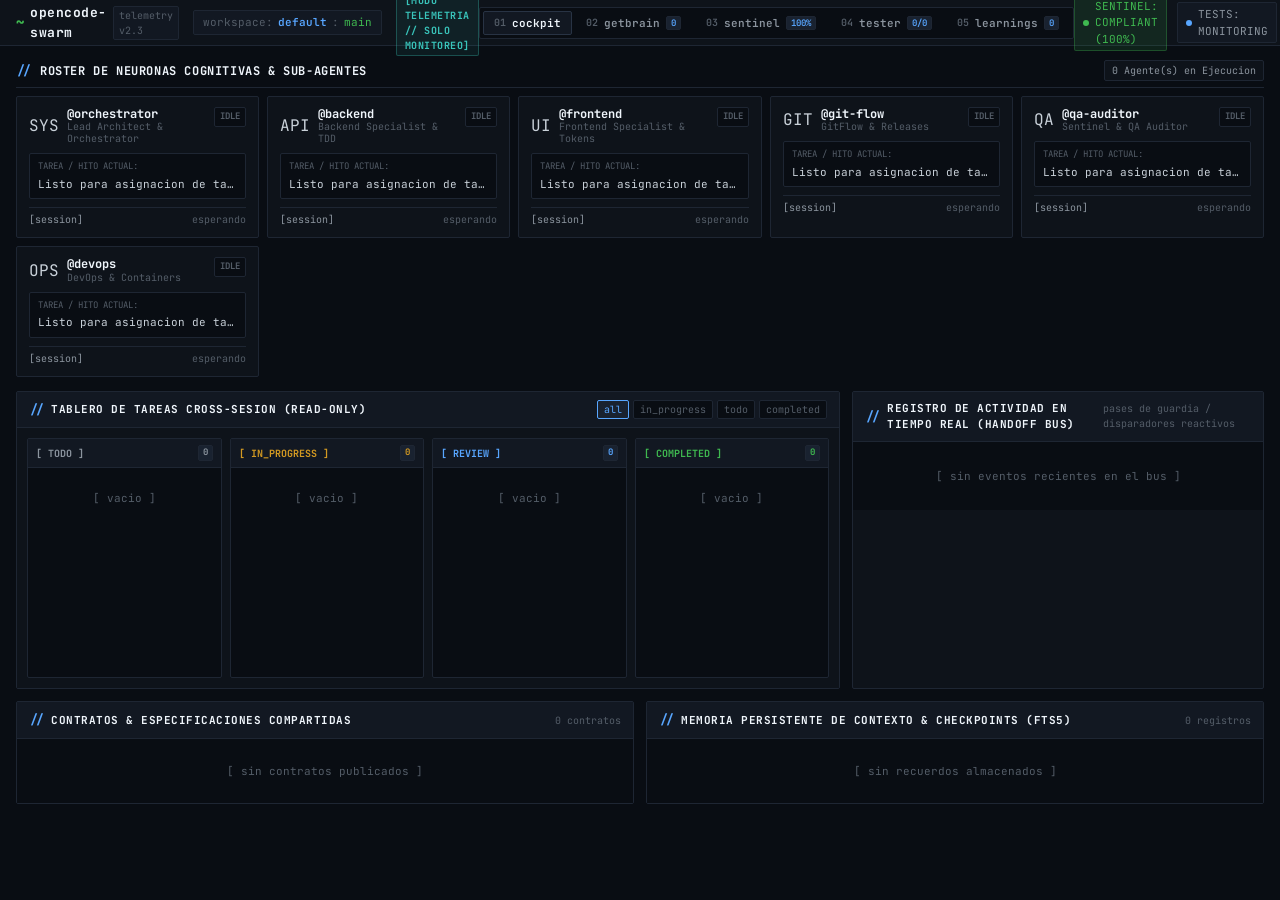
==== web/public/index.html @ 1e379f0f "feat(web): adapt telemetry dashboard to neural swarm architecture and enforce strict read-only monit" ====
<!DOCTYPE html>
<html lang="es">
<head>
  <meta charset="UTF-8">
  <meta name="viewport" content="width=device-width, initial-scale=1.0">
  <title>OpenCode Swarm // Telemetry Monitor</title>
  <!-- Google Fonts: JetBrains Mono & Inter -->
  <link rel="preconnect" href="https://fonts.googleapis.com">
  <link rel="preconnect" href="https://fonts.gstatic.com" crossorigin>
  <link href="https://fonts.googleapis.com/css2?family=Inter:wght@400;500;600;700&family=JetBrains+Mono:wght@400;500;600;700&display=swap" rel="stylesheet">
  <link rel="stylesheet" href="style.css?v=2.3.0">
</head>
<body class="theme-linux">
  <!-- Minimalist Linux Terminal Top Bar -->
  <header class="app-header">
    <div class="header-left">
      <div class="brand-block">
        <span class="prompt-symbol">~</span>
        <span class="brand-name">opencode-swarm</span>
        <span class="brand-badge">telemetry v2.3</span>
      </div>

      <div class="workspace-pill" id="projectPill">
        <span class="ws-prefix">workspace:</span>
        <span class="ws-name" id="projectName">cargando...</span>
        <span class="ws-colon">:</span>
        <span class="ws-branch" id="projectBranch">main</span>
      </div>

      <div class="telemetry-mode-pill" title="Modo exclusivo de monitoreo y observabilidad pasiva">
        <span class="mode-tag">[MODO TELEMETRIA // SOLO MONITOREO]</span>
      </div>
    </div>

    <!-- Minimal View Switcher Tabs -->
    <nav class="nav-tabs">
      <button class="nav-tab active" id="tabCockpit" onclick="switchView('cockpit')">
        <span class="tab-index">01</span>
        <span>cockpit</span>
      </button>
      <button class="nav-tab" id="tabBrain" onclick="switchView('brain')">
        <span class="tab-index">02</span>
        <span>getbrain</span>
        <span class="tab-counter" id="brainNodesCount">0</span>
      </button>
      <button class="nav-tab" id="tabSentinel" onclick="switchView('sentinel')">
        <span class="tab-index">03</span>
        <span>sentinel</span>
        <span class="tab-counter" id="sentinelScoreBadge">100%</span>
      </button>
      <button class="nav-tab" id="tabTester" onclick="switchView('tester')">
        <span class="tab-index">04</span>
        <span>tester</span>
        <span class="tab-counter" id="testPassCount">0</span>
      </button>
      <button class="nav-tab" id="tabLearnings" onclick="switchView('learnings')">
        <span class="tab-index">05</span>
        <span>learnings</span>
        <span class="tab-counter" id="learningsCountBadge">0</span>
      </button>
    </nav>

    <!-- Header Telemetry & Status Badges -->
    <div class="header-right">
      <div class="status-pill" id="sentinelPill" onclick="switchView('sentinel')" title="Swarm Sentinel: Supervisor continuo de reglas">
        <span class="dot dot-green"></span>
        <span id="sentinelStatusText">SENTINEL: 100%</span>
      </div>
      <div class="status-pill" id="testerPill" onclick="switchView('tester')" title="Swarm Live Verifier: Salud del sistema">
        <span class="dot dot-blue"></span>
        <span id="testerStatusText">TESTS: HEALTHY</span>
      </div>
      <div class="status-pill sse-pill" id="connectionPill" title="Watchdog de conexion SSE / Failover de sondeo continuo">
        <span class="dot dot-pulse" id="connPulseDot"></span>
        <span id="liveStatusText">SSE: LIVE</span>
      </div>
      <div class="clock-display" id="liveClock">00:00:00</div>
    </div>
  </header>

  <!-- Main View Container -->
  <main class="main-container">

    <!-- VIEW 1: SWARM COCKPIT -->
    <section id="viewCockpit" class="view-panel active">
      
      <!-- Sub-Agents Real-Time Roster -->
      <div class="panel-section">
        <div class="section-title-bar">
          <div class="section-title">
            <span class="cli-prompt">//</span>
            <h2>ROSTER DE NEURONAS COGNITIVAS & SUB-AGENTES</h2>
          </div>
          <div class="section-badge" id="activeAgentsBadge">0 ACTIVOS</div>
        </div>

        <div class="agents-grid" id="agentsGrid">
          <div class="agent-skeleton">[ cargando telemetria del enjambre... ]</div>
        </div>
      </div>

      <!-- Mid-Section: Kanban Board & Live Stream -->
      <div class="dashboard-split">
        
        <!-- Kanban Task Board -->
        <div class="panel-card kanban-panel">
          <div class="card-header">
            <div class="card-title">
              <span class="cli-prompt">//</span>
              <h3>TABLERO DE TAREAS CROSS-SESION (READ-ONLY)</h3>
            </div>
            <div class="filter-pills" id="kanbanFilters">
              <span class="pill active" onclick="filterTasks('all')">all</span>
              <span class="pill" onclick="filterTasks('in_progress')">in_progress</span>
              <span class="pill" onclick="filterTasks('todo')">todo</span>
              <span class="pill" onclick="filterTasks('completed')">completed</span>
            </div>
          </div>

          <div class="kanban-columns" id="kanbanColumns">
            <div class="kanban-col" id="colTodo">
              <div class="col-head todo">
                <span>[ TODO ]</span>
                <span class="count" id="countTodo">0</span>
              </div>
              <div class="col-cards" id="cardsTodo"></div>
            </div>

            <div class="kanban-col" id="colInProgress">
              <div class="col-head in_progress">
                <span>[ IN_PROGRESS ]</span>
                <span class="count" id="countInProgress">0</span>
              </div>
              <div class="col-cards" id="cardsInProgress"></div>
            </div>

            <div class="kanban-col" id="colReview">
              <div class="col-head review">
                <span>[ REVIEW ]</span>
                <span class="count" id="countReview">0</span>
              </div>
              <div class="col-cards" id="cardsReview"></div>
            </div>

            <div class="kanban-col" id="colCompleted">
              <div class="col-head completed">
                <span>[ COMPLETED ]</span>
                <span class="count" id="countCompleted">0</span>
              </div>
              <div class="col-cards" id="cardsCompleted"></div>
            </div>
          </div>
        </div>

        <!-- Live Activity Stream (Console Style) -->
        <div class="panel-card feed-panel">
          <div class="card-header">
            <div class="card-title">
              <span class="cli-prompt">//</span>
              <h3>REGISTRO DE ACTIVIDAD EN TIEMPO REAL (HANDOFF BUS)</h3>
            </div>
            <span class="feed-sub">pases de guardia / disparadores reactivos</span>
          </div>

          <div class="feed-stream terminal-feed" id="feedStream">
            <div class="feed-empty">[ sin eventos recientes en el bus ]</div>
          </div>
        </div>

      </div>

      <!-- Bottom Section: Shared Contracts & Persistent Memories -->
      <div class="bottom-split">
        
        <!-- Shared Artifacts / Contracts -->
        <div class="panel-card">
          <div class="card-header">
            <div class="card-title">
              <span class="cli-prompt">//</span>
              <h3>CONTRATOS & ESPECIFICACIONES COMPARTIDAS</h3>
            </div>
            <span class="feed-sub" id="artifactsCountBadge">0 contratos</span>
          </div>
          <div class="artifacts-list" id="artifactsList">
            <div class="empty-state">[ sin contratos publicados ]</div>
          </div>
        </div>

        <!-- Context Memories & Checkpoints -->
        <div class="panel-card">
          <div class="card-header">
            <div class="card-title">
              <span class="cli-prompt">//</span>
              <h3>MEMORIA PERSISTENTE DE CONTEXTO & CHECKPOINTS (FTS5)</h3>
            </div>
            <span class="feed-sub" id="memoriesCountBadge">0 registros</span>
          </div>
          <div class="memories-list" id="memoriesList">
            <div class="empty-state">[ sin recuerdos almacenados ]</div>
          </div>
        </div>

      </div>

    </section>

    <!-- VIEW 2: GETBRAIN KNOWLEDGE GRAPH (SUPERVISION PURA) -->
    <section id="viewBrain" class="view-panel">
      
      <div class="brain-wrapper">
        <div class="brain-toolbar">
          <div class="toolbar-group">
            <span class="toolbar-label">// FILTROS:</span>
            <button class="filter-btn active" data-type="agent" onclick="toggleFilter('agent')">
              <span class="dot dot-blue"></span> agentes
            </button>
            <button class="filter-btn active" data-type="task" onclick="toggleFilter('task')">
              <span class="dot dot-amber"></span> tareas
            </button>
            <button class="filter-btn active" data-type="artifact" onclick="toggleFilter('artifact')">
              <span class="dot dot-green"></span> contratos
            </button>
            <button class="filter-btn active" data-type="memory" onclick="toggleFilter('memory')">
              <span class="dot dot-gray"></span> memorias
            </button>
            <button class="filter-btn active" data-type="module" onclick="toggleFilter('module')">
              <span class="dot dot-dim"></span> modulos
            </button>
          </div>

          <div class="toolbar-info">
            <span class="hint-text">arrastrar para inspeccionar · rueda para zoom · clic en nodo para detalles</span>
          </div>
        </div>

        <div class="canvas-container" id="canvasContainer">
          <canvas id="brainCanvas"></canvas>
          
          <!-- Node Inspector Drawer (Clean Floating Overlay, Hidden by Default) -->
          <aside class="node-inspector" id="nodeInspector" style="display: none;">
            <div class="inspector-header">
              <div class="inspector-badge" id="inspBadge">NODO</div>
              <button class="btn-close" onclick="closeInspector()" title="Cerrar (ESC)">[x ESC]</button>
            </div>
            <div class="inspector-body">
              <h2 class="insp-title" id="inspTitle"></h2>
              <div class="insp-meta" id="inspMeta"></div>
              <div class="insp-section">
                <label>Detalles / Especificacion:</label>
                <div class="insp-content" id="inspContent"></div>
              </div>
              <div class="insp-section">
                <label>Conexiones Vinculadas:</label>
                <div class="insp-connections" id="inspConnections"></div>
              </div>
            </div>
          </aside>

          <!-- Graph Legend overlay (Minimalist Linux Badges) -->
          <div class="brain-legend">
            <div class="legend-item"><span class="legend-dot hub"></span> hub</div>
            <div class="legend-item"><span class="legend-dot agent"></span> agentes</div>
            <div class="legend-item"><span class="legend-dot task"></span> tareas</div>
            <div class="legend-item"><span class="legend-dot artifact"></span> contratos</div>
            <div class="legend-item"><span class="legend-dot memory"></span> memorias</div>
            <div class="legend-item"><span class="legend-dot module"></span> modulos</div>
          </div>
        </div>
      </div>

    </section>

    <!-- VIEW 3: SWARM SENTINEL COMPLIANCE & RULES (AUDITORIA CONTINUA) -->
    <section id="viewSentinel" class="view-panel">
      <!-- Sentinel Hero Status -->
      <div class="panel-section" style="margin-bottom: 14px;">
        <div class="telemetry-hero">
          <div>
            <div style="display: flex; align-items: center; gap: 8px; margin-bottom: 4px;">
              <span class="cli-prompt">//</span>
              <h2 style="margin: 0; font-size: 13px; font-weight: 700; font-family: var(--font-mono); letter-spacing: 0.5px;">SWARM SENTINEL // SUPERVISION CONTINUA DE CALIDAD & SEGURIDAD</h2>
            </div>
            <p style="margin: 0; font-size: 11px; color: var(--text-muted); font-family: var(--font-mono);">
              Auditor de calidad en tiempo real: cumplimiento estricto de TDD (>=80%), higiene de secretos OWASP, Conventional Commits y 6 etapas de verificacion.
            </p>
          </div>
          <div style="display: flex; align-items: center; gap: 10px;">
            <span id="sentinelHeroBadge" class="health-badge healthy">100% COMPLIANT</span>
          </div>
        </div>
      </div>

      <!-- Sentinel Metrics Grid -->
      <div class="telemetry-metrics-grid">
        <div class="metric-card">
          <div class="m-label">PUNTUACION DE CUMPLIMIENTO</div>
          <div class="m-val val-green" id="mSentinelScore">100%</div>
          <div class="m-sub" id="mSentinelScoreSub">Certificacion de calidad activa</div>
        </div>
        <div class="metric-card">
          <div class="m-label">REGLAS DE INGENIERIA</div>
          <div class="m-val val-blue" id="mSentinelRulesCount">7 ACTIVAS</div>
          <div class="m-sub">TDD, OWASP, Commits, QA Loop</div>
        </div>
        <div class="metric-card">
          <div class="m-label">TOTAL AUDITORIAS</div>
          <div class="m-val" id="mSentinelAuditsCount">0 REGISTRADAS</div>
          <div class="m-sub">Revisiones automáticas de entregables</div>
        </div>
        <div class="metric-card">
          <div class="m-label">INFRACCIONES ABIERTAS</div>
          <div class="m-val" id="mSentinelViolationsCount">0 DETECTADAS</div>
          <div class="m-sub">Bloqueos de calidad pendientes</div>
        </div>
      </div>

      <!-- Split View: Audit History on Left, Rulebook on Right -->
      <div class="dashboard-split" style="margin-top: 14px;">
        <!-- Left: Recent Audits Feed -->
        <div class="panel-card" style="flex: 1.2;">
          <div class="card-header">
            <div class="card-title">
              <span class="cli-prompt">//</span>
              <h3>HISTORIAL DE AUDITORIAS DE ENTREGABLES</h3>
            </div>
            <span class="feed-sub" id="auditsListBadge">0 auditorias</span>
          </div>
          <div class="card-body" id="sentinelAuditsList" style="max-height: 580px; overflow-y: auto; padding: 12px; display: flex; flex-direction: column; gap: 10px;">
            <div class="empty-state">[ sin auditorias registradas en esta sesion ]</div>
          </div>
        </div>

        <!-- Right: Active Rulebook & Open Violations -->
        <div class="panel-card" style="flex: 1;">
          <div class="card-header">
            <div class="card-title">
              <span class="cli-prompt">//</span>
              <h3>REGLAS DE INGENIERIA ENFORCADAS</h3>
            </div>
            <span class="feed-sub" id="rulesCountSub">7 reglas</span>
          </div>
          <div id="sentinelRulebookList" style="max-height: 300px; overflow-y: auto; padding: 10px; display: flex; flex-direction: column; gap: 8px;">
            <!-- Rendered dynamically -->
          </div>

          <div class="card-header" style="border-top: 1px solid var(--border); margin-top: 8px;">
            <div class="card-title">
              <span class="cli-prompt">//</span>
              <h3>INFRACCIONES & BLOQUEOS ABIERTOS</h3>
            </div>
          </div>
          <div id="sentinelViolationsList" style="max-height: 200px; overflow-y: auto; padding: 10px; display: flex; flex-direction: column; gap: 8px;">
            <div class="empty-state">[ sin infracciones abiertas // calidad verificada ]</div>
          </div>
        </div>
      </div>
    </section>

    <!-- VIEW 4: SYSTEM TESTER TELEMETRY & VERIFICATION -->
    <section id="viewTester" class="view-panel">
      <!-- Tester Hero Status -->
      <div class="panel-section" style="margin-bottom: 14px;">
        <div class="telemetry-hero">
          <div>
            <div style="display: flex; align-items: center; gap: 8px; margin-bottom: 4px;">
              <span class="cli-prompt">//</span>
              <h2 style="margin: 0; font-size: 13px; font-weight: 700; font-family: var(--font-mono); letter-spacing: 0.5px;">TELEMETRIA DE PRUEBAS & VIGILANCIA EN TIEMPO REAL</h2>
            </div>
            <p style="margin: 0; font-size: 11px; color: var(--text-muted); font-family: var(--font-mono);">
              Monitor pasivo: streaming continuo de suites de test, sondeos de endpoints y verificacion de componentes.
            </p>
          </div>
          <div style="display: flex; align-items: center; gap: 10px;">
            <span id="testerHealthBadge" class="health-badge healthy">HEALTHY</span>
          </div>
        </div>
      </div>

      <!-- Telemetry Metric Cards -->
      <div class="telemetry-metrics-grid">
        <div class="metric-card">
          <div class="m-label">ESTADO DE ASERCIONES</div>
          <div class="m-val val-green" id="mValAssertions">100% GREEN</div>
          <div class="m-sub" id="mSubAssertions">0 fallos de regresion</div>
        </div>
        <div class="metric-card">
          <div class="m-label">RUNNER DETECTADO</div>
          <div class="m-val val-blue" id="mValRunner">AUTO</div>
          <div class="m-sub" id="mSubRunner">deteccion contextual</div>
        </div>
        <div class="metric-card">
          <div class="m-label">INFRAESTRUCTURA MCP</div>
          <div class="m-val" id="mValMcp">4 / 4 ONLINE</div>
          <div class="m-sub">SQLite FTS5 WAL activo</div>
        </div>
        <div class="metric-card">
          <div class="m-label">MODO OPERATIVO</div>
          <div class="m-val">MONITOR PASIVO</div>
          <div class="m-sub">solo lectura // cero mutacion</div>
        </div>
      </div>

      <!-- Split View: Runs on Left, Probes and Components on Right -->
      <div class="dashboard-split" style="margin-top: 14px;">
        <!-- Left: Test Suite Runs -->
        <div class="panel-card" style="flex: 1.2;">
          <div class="card-header">
            <div class="card-title">
              <span class="cli-prompt">//</span>
              <h3>HISTORIAL DE SUITES & EJECUCIONES (STREAM)</h3>
            </div>
            <span class="feed-sub" id="testRunnerBadge">runner: auto</span>
          </div>
          <div class="card-body" id="testRunsList" style="max-height: 580px; overflow-y: auto; padding: 12px; display: flex; flex-direction: column; gap: 10px;">
            <div class="empty-state">[ sin ejecuciones de pruebas registradas ]</div>
          </div>
        </div>

        <!-- Right: Endpoint Probes & Component Checks -->
        <div class="panel-card" style="flex: 1;">
          <div class="card-header">
            <div class="card-title">
              <span class="cli-prompt">//</span>
              <h3>SONDEOS DE ENDPOINTS LOCALES & LATENCIA</h3>
            </div>
          </div>
          <div id="endpointProbesList" style="max-height: 240px; overflow-y: auto; padding: 10px; display: flex; flex-direction: column; gap: 6px;">
            <div class="empty-state">[ sin sondeos recientes ]</div>
          </div>

          <div class="card-header" style="border-top: 1px solid var(--border); margin-top: 8px;">
            <div class="card-title">
              <span class="cli-prompt">//</span>
              <h3>VERIFICACIONES DE COMPONENTES</h3>
            </div>
          </div>
          <div id="componentChecksList" style="max-height: 240px; overflow-y: auto; padding: 10px; display: flex; flex-direction: column; gap: 6px;">
            <div class="empty-state">[ sin verificaciones de componentes ]</div>
          </div>
        </div>
      </div>
    </section>

    <!-- VIEW 5: CONTINUOUS LEARNINGS & FEEDBACK LOOP ARCHIVE -->
    <section id="viewLearnings" class="view-panel">
      <!-- Learnings Hero Status -->
      <div class="panel-section" style="margin-bottom: 14px;">
        <div class="telemetry-hero">
          <div>
            <div style="display: flex; align-items: center; gap: 8px; margin-bottom: 4px;">
              <span class="cli-prompt">//</span>
              <h2 style="margin: 0; font-size: 13px; font-weight: 700; font-family: var(--font-mono); letter-spacing: 0.5px;">BUCLE DE RETROALIMENTACION CONTINUA & INSTINTOS ADQUIRIDOS</h2>
            </div>
            <p style="margin: 0; font-size: 11px; color: var(--text-muted); font-family: var(--font-mono);">
              Memoria evolutiva del enjambre: captura heurísticas, soluciones a escollos técnicos y reglas aprendidas para auto-mantenerse y no repetir errores.
            </p>
          </div>
          <div style="display: flex; align-items: center; gap: 10px;">
            <span class="health-badge healthy" id="learningsTotalBadge">0 INSTINTOS</span>
          </div>
        </div>
      </div>

      <!-- Learnings Filter Toolbar -->
      <div class="panel-card" style="margin-bottom: 14px; padding: 12px;">
        <div style="display: flex; align-items: center; justify-content: space-between; gap: 12px; flex-wrap: wrap;">
          <div class="filter-pills" id="learningsCategoryFilters">
            <span class="pill active" onclick="filterLearnings('all')">all</span>
            <span class="pill" onclick="filterLearnings('architecture')">architecture</span>
            <span class="pill" onclick="filterLearnings('security')">security</span>
            <span class="pill" onclick="filterLearnings('performance')">performance</span>
            <span class="pill" onclick="filterLearnings('gotcha')">gotcha</span>
            <span class="pill" onclick="filterLearnings('testing')">testing</span>
            <span class="pill" onclick="filterLearnings('frontend')">frontend</span>
          </div>
          <div style="display: flex; align-items: center; gap: 8px;">
            <span class="cli-prompt">//</span>
            <input type="text" id="learningsSearchInput" placeholder="buscar en instintos aprendidos..." oninput="onSearchLearnings(this.value)" class="telemetry-search-input">
          </div>
        </div>
      </div>

      <!-- Learnings Grid / List -->
      <div class="learnings-grid" id="learningsContainer">
        <div class="empty-state">[ sin aprendizajes registrados todavia // el enjambre captura lecciones en cada iteracion ]</div>
      </div>
    </section>

  </main>

  <!-- Read-Only Task Details Modal -->
  <div class="modal-backdrop" id="taskModal" style="display: none;" onclick="if(event.target === this) closeTaskModal()">
    <div class="modal-dialog">
      <div class="modal-header">
        <div class="modal-badge" id="modalTaskBadge">TAREA #0</div>
        <button class="btn-close" onclick="closeTaskModal()">[x ESC]</button>
      </div>
      <div class="modal-body">
        <h3 class="modal-title" id="modalTaskTitle"></h3>
        <div class="modal-meta" id="modalTaskMeta"></div>
        <div class="modal-section">
          <label>DESCRIPCION:</label>
          <div class="modal-desc" id="modalTaskDesc"></div>
        </div>
        <div class="modal-section">
          <label>NOTAS DE EJECUCION:</label>
          <div class="modal-notes" id="modalTaskNotes"></div>
        </div>
      </div>
      <div class="modal-footer">
        <span class="modal-readonly-tag">[SOLO LECTURA // ESTADO GESTIONADO POR SUBAGENTES]</span>
        <button class="btn-secondary" onclick="closeTaskModal()">Cerrar</button>
      </div>
    </div>
  </div>

  <script src="app.js?v=2.3.0"></script>
</body>
</html>
---- web/public/style.css ----
/* ─────────────────────────────────────────────────────────────
   OPENCODE SWARM TELEMETRY & COCKPIT — STYLESHEET
   Design System: Linux Terminal Minimalist & Pure Telemetry
   Aesthetic: Monospaced, Neutral Dark Palette, Crisp 1px Borders
───────────────────────────────────────────────────────────── */

:root {
  /* Core Linux Neutral Dark Palette */
  --bg-base: #090d13;
  --bg-surface: #0e131a;
  --bg-card: #121822;
  --bg-card-hover: #161e2a;
  --bg-subtle: #192230;
  --bg-highlight: #1e2838;

  /* Crisp Neutral Borders (No Neon / No Heavy Glows) */
  --border: #1e2633;
  --border-muted: #283344;
  --border-active: #3b485c;

  /* Typography Colors */
  --text-main: #c9d1d9;
  --text-title: #f0f6fc;
  --text-muted: #8b949e;
  --text-dim: #545d68;

  /* Semantic Terminal Accents (Muted & Balanced) */
  --term-green: #3fb950;
  --term-blue: #58a6ff;
  --term-amber: #d29922;
  --term-red: #f85149;
  --term-cyan: #39c5bb;
  --term-gray: #6e7681;

  /* Typography Stack */
  --font-mono: 'JetBrains Mono', 'Fira Code', 'DejaVu Sans Mono', Consolas, monospace;
  --font-sans: 'Inter', -apple-system, BlinkMacSystemFont, 'Segoe UI', sans-serif;

  /* Geometry & Metrics */
  --radius-xs: 2px;
  --radius-sm: 4px;
  --radius-md: 6px;
  --transition: all 0.15s ease-in-out;
}

/* Base Reset */
*, *::before, *::after {
  box-sizing: border-box;
  margin: 0;
  padding: 0;
}

body.theme-linux {
  background-color: var(--bg-base);
  color: var(--text-main);
  font-family: var(--font-mono);
  font-size: 13px;
  line-height: 1.5;
  min-height: 100vh;
  overflow-x: hidden;
  -webkit-font-smoothing: antialiased;
}

/* Minimalist Dark Scrollbars */
::-webkit-scrollbar {
  width: 5px;
  height: 5px;
}
::-webkit-scrollbar-track {
  background: var(--bg-base);
}
::-webkit-scrollbar-thumb {
  background: var(--border-muted);
  border-radius: var(--radius-xs);
}
::-webkit-scrollbar-thumb:hover {
  background: var(--border-active);
}

/* CLI Prompt Glyph */
.cli-prompt {
  color: var(--term-blue);
  font-weight: 700;
  font-family: var(--font-mono);
  user-select: none;
}

/* ─────────────────────────────────────────────────────────────
   TOP STATUS BAR (TMUX / POLYBAR / LINUX TERMINAL STYLE)
───────────────────────────────────────────────────────────── */
.app-header {
  height: 46px;
  background: var(--bg-surface);
  border-bottom: 1px solid var(--border);
  display: flex;
  align-items: center;
  justify-content: space-between;
  padding: 0 16px;
  position: sticky;
  top: 0;
  z-index: 50;
  user-select: none;
}

.header-left {
  display: flex;
  align-items: center;
  gap: 14px;
}

.brand-block {
  display: flex;
  align-items: center;
  gap: 6px;
  font-family: var(--font-mono);
}
.prompt-symbol {
  color: var(--term-green);
  font-weight: 800;
  font-size: 14px;
}
.brand-name {
  color: var(--text-title);
  font-weight: 700;
  font-size: 13px;
  letter-spacing: 0.5px;
}
.brand-badge {
  font-size: 10px;
  color: var(--text-dim);
  background: var(--bg-card);
  border: 1px solid var(--border);
  padding: 1px 5px;
  border-radius: var(--radius-xs);
}

.workspace-pill {
  display: flex;
  align-items: center;
  gap: 5px;
  background: var(--bg-card);
  border: 1px solid var(--border);
  padding: 3px 9px;
  border-radius: var(--radius-xs);
  font-family: var(--font-mono);
  font-size: 11px;
}
.ws-prefix {
  color: var(--text-dim);
}
.ws-name {
  color: var(--term-blue);
  font-weight: 600;
}
.ws-colon {
  color: var(--text-dim);
}
.ws-branch {
  color: var(--term-green);
}

/* Terminal View Switcher Tabs */
.nav-tabs {
  display: flex;
  align-items: center;
  gap: 3px;
  background: var(--bg-base);
  padding: 3px;
  border: 1px solid var(--border);
  border-radius: var(--radius-xs);
}
.nav-tab {
  display: flex;
  align-items: center;
  gap: 6px;
  background: transparent;
  border: 1px solid transparent;
  color: var(--text-muted);
  font-family: var(--font-mono);
  font-size: 11px;
  font-weight: 600;
  padding: 4px 10px;
  border-radius: var(--radius-xs);
  cursor: pointer;
  text-transform: lowercase;
  transition: var(--transition);
}
.nav-tab:hover {
  color: var(--text-title);
  background: var(--bg-surface);
}
.nav-tab.active {
  color: var(--text-title);
  background: var(--bg-card);
  border-color: var(--border-muted);
}
.tab-index {
  color: var(--text-dim);
  font-size: 10px;
}
.tab-counter {
  background: var(--bg-subtle);
  color: var(--term-blue);
  border: 1px solid var(--border);
  font-size: 9px;
  padding: 0 4px;
  border-radius: var(--radius-xs);
}

/* Header Telemetry Pills */
.header-right {
  display: flex;
  align-items: center;
  gap: 10px;
}
.status-pill {
  display: flex;
  align-items: center;
  gap: 6px;
  background: var(--bg-card);
  border: 1px solid var(--border);
  padding: 3px 8px;
  border-radius: var(--radius-xs);
  font-family: var(--font-mono);
  font-size: 11px;
  color: var(--text-muted);
}
.status-pill.sse-pill {
  border-color: var(--border-muted);
}

.dot {
  width: 6px;
  height: 6px;
  border-radius: 50%;
  display: inline-block;
  flex-shrink: 0;
}
.dot-green { background-color: var(--term-green); }
.dot-blue  { background-color: var(--term-blue); }
.dot-amber { background-color: var(--term-amber); }
.dot-red   { background-color: var(--term-red); }
.dot-gray  { background-color: var(--term-gray); }
.dot-dim   { background-color: var(--text-dim); }

.dot-pulse {
  background-color: var(--term-green);
  animation: pulse-dot-anim 1.8s infinite ease-in-out;
}
@keyframes pulse-dot-anim {
  0% { opacity: 0.4; }
  50% { opacity: 1; }
  100% { opacity: 0.4; }
}

.clock-display {
  font-family: var(--font-mono);
  font-size: 11px;
  color: var(--text-dim);
  padding-left: 4px;
  border-left: 1px solid var(--border);
}

/* ─────────────────────────────────────────────────────────────
   MAIN CONTAINER & PANELS
───────────────────────────────────────────────────────────── */
.main-container {
  padding: 14px 16px;
  max-width: 1680px;
  margin: 0 auto;
}

.view-panel {
  display: none;
}
.view-panel.active {
  display: block;
}

/* Panel Section Headers */
.panel-section {
  margin-bottom: 14px;
}
.section-title-bar {
  display: flex;
  align-items: center;
  justify-content: space-between;
  margin-bottom: 8px;
  padding-bottom: 6px;
  border-bottom: 1px solid var(--border);
}
.section-title {
  display: flex;
  align-items: center;
  gap: 8px;
}
.section-title h2 {
  font-family: var(--font-mono);
  font-size: 12px;
  font-weight: 700;
  letter-spacing: 0.6px;
  color: var(--text-title);
  text-transform: uppercase;
}
.section-badge {
  font-family: var(--font-mono);
  font-size: 10px;
  color: var(--text-muted);
  background: var(--bg-surface);
  border: 1px solid var(--border);
  padding: 2px 7px;
  border-radius: var(--radius-xs);
}

/* ─────────────────────────────────────────────────────────────
   ROSTER DE AGENTES (MINIMALIST TERMINAL BOXES)
───────────────────────────────────────────────────────────── */
.agents-grid {
  display: grid;
  grid-template-columns: repeat(auto-fit, minmax(240px, 1fr));
  gap: 8px;
}
.agent-skeleton {
  grid-column: 1 / -1;
  text-align: center;
  padding: 24px;
  color: var(--text-dim);
  border: 1px dashed var(--border);
  border-radius: var(--radius-xs);
}

.agent-card {
  background: var(--bg-surface);
  border: 1px solid var(--border);
  border-radius: var(--radius-xs);
  padding: 10px 12px;
  display: flex;
  flex-direction: column;
  gap: 8px;
  transition: var(--transition);
  position: relative;
}
.agent-card:hover {
  border-color: var(--border-active);
  background: var(--bg-card);
}

.agent-header {
  display: flex;
  align-items: flex-start;
  justify-content: space-between;
  gap: 8px;
}
.agent-id {
  display: flex;
  align-items: center;
  gap: 8px;
}
.agent-avatar {
  font-size: 16px;
  line-height: 1;
  user-select: none;
}
.agent-name-title {
  display: flex;
  flex-direction: column;
  line-height: 1.2;
}
.agent-name {
  font-weight: 700;
  font-size: 12px;
  color: var(--text-title);
  font-family: var(--font-mono);
}
.agent-role {
  font-size: 10px;
  color: var(--text-dim);
  font-family: var(--font-mono);
}

.agent-card .status-pill {
  font-size: 9px;
  font-weight: 700;
  padding: 2px 5px;
  border-radius: var(--radius-xs);
  text-transform: uppercase;
}
.agent-card .status-pill.working {
  background: rgba(63, 185, 80, 0.1);
  border-color: rgba(63, 185, 80, 0.3);
  color: var(--term-green);
}
.agent-card .status-pill.idle {
  background: var(--bg-base);
  border-color: var(--border);
  color: var(--text-dim);
}

.agent-task-box {
  background: var(--bg-base);
  border: 1px solid var(--border);
  border-radius: var(--radius-xs);
  padding: 6px 8px;
}
.task-label {
  font-size: 9px;
  color: var(--text-dim);
  text-transform: uppercase;
  margin-bottom: 2px;
}
.task-text {
  font-size: 11px;
  color: var(--text-main);
  white-space: nowrap;
  overflow: hidden;
  text-overflow: ellipsis;
}

.agent-footer {
  display: flex;
  align-items: center;
  justify-content: space-between;
  font-size: 10px;
  color: var(--text-dim);
  padding-top: 4px;
  border-top: 1px solid var(--border);
}
.window-tag {
  color: var(--text-muted);
}

/* ─────────────────────────────────────────────────────────────
   DASHBOARD SPLIT & CARDS
───────────────────────────────────────────────────────────── */
.dashboard-split {
  display: grid;
  grid-template-columns: 2fr 1fr;
  gap: 12px;
  margin-bottom: 12px;
}

.bottom-split {
  display: grid;
  grid-template-columns: 1fr 1fr;
  gap: 12px;
}

.panel-card {
  background: var(--bg-surface);
  border: 1px solid var(--border);
  border-radius: var(--radius-xs);
  display: flex;
  flex-direction: column;
}

.card-header {
  display: flex;
  align-items: center;
  justify-content: space-between;
  padding: 8px 12px;
  border-bottom: 1px solid var(--border);
  background: var(--bg-card);
}
.card-title {
  display: flex;
  align-items: center;
  gap: 6px;
}
.card-title h3 {
  font-family: var(--font-mono);
  font-size: 11px;
  font-weight: 700;
  letter-spacing: 0.5px;
  color: var(--text-title);
  text-transform: uppercase;
}
.feed-sub {
  font-size: 10px;
  color: var(--text-dim);
  font-family: var(--font-mono);
}

/* Filter Pills in Kanban */
.filter-pills {
  display: flex;
  gap: 4px;
}
.filter-pills .pill {
  font-family: var(--font-mono);
  font-size: 10px;
  color: var(--text-dim);
  background: var(--bg-base);
  border: 1px solid var(--border);
  padding: 1px 6px;
  border-radius: var(--radius-xs);
  cursor: pointer;
  transition: var(--transition);
}
.filter-pills .pill:hover {
  color: var(--text-main);
  border-color: var(--border-muted);
}
.filter-pills .pill.active {
  color: var(--term-blue);
  border-color: var(--term-blue);
  background: var(--bg-subtle);
}

/* ─────────────────────────────────────────────────────────────
   KANBAN TASK COLUMNS
───────────────────────────────────────────────────────────── */
.kanban-columns {
  display: grid;
  grid-template-columns: repeat(4, 1fr);
  gap: 8px;
  padding: 10px;
  background: var(--bg-surface);
  min-height: 260px;
}

.kanban-col {
  background: var(--bg-base);
  border: 1px solid var(--border);
  border-radius: var(--radius-xs);
  display: flex;
  flex-direction: column;
}
.col-head {
  padding: 6px 8px;
  display: flex;
  align-items: center;
  justify-content: space-between;
  font-family: var(--font-mono);
  font-size: 10px;
  font-weight: 700;
  border-bottom: 1px solid var(--border);
  background: var(--bg-card);
}
.col-head.todo        { color: var(--text-muted); }
.col-head.in_progress { color: var(--term-amber); }
.col-head.review      { color: var(--term-blue); }
.col-head.completed   { color: var(--term-green); }
.col-head .count {
  font-size: 9px;
  padding: 0 4px;
  border-radius: var(--radius-xs);
  background: var(--bg-subtle);
  border: 1px solid var(--border);
}

.col-cards {
  padding: 6px;
  display: flex;
  flex-direction: column;
  gap: 6px;
  overflow-y: auto;
  max-height: 380px;
}

.task-item-card {
  background: var(--bg-surface);
  border: 1px solid var(--border);
  border-radius: var(--radius-xs);
  padding: 8px;
  display: flex;
  flex-direction: column;
  gap: 5px;
  cursor: pointer;
  transition: var(--transition);
}
.task-item-card:hover {
  border-color: var(--border-active);
  background: var(--bg-card);
}
.task-item-top {
  display: flex;
  align-items: center;
  justify-content: space-between;
  font-size: 10px;
}
.task-id {
  color: var(--term-blue);
  font-weight: 700;
}
.priority-tag {
  font-size: 9px;
  padding: 1px 4px;
  border-radius: var(--radius-xs);
  border: 1px solid var(--border);
  text-transform: uppercase;
}
.priority-tag.high {
  color: var(--term-red);
  border-color: rgba(248, 81, 73, 0.3);
}
.priority-tag.normal, .priority-tag.medium {
  color: var(--term-amber);
  border-color: rgba(210, 153, 34, 0.3);
}
.priority-tag.low {
  color: var(--text-dim);
}

.task-item-title {
  font-size: 11px;
  color: var(--text-title);
  line-height: 1.3;
}
.task-item-footer {
  display: flex;
  align-items: center;
  justify-content: space-between;
  font-size: 10px;
  color: var(--text-dim);
  padding-top: 4px;
  border-top: 1px solid var(--border);
}
.assignee-badge {
  color: var(--text-muted);
}

/* ─────────────────────────────────────────────────────────────
   TERMINAL FEED / CONSOLE LOG
───────────────────────────────────────────────────────────── */
.feed-panel .terminal-feed {
  padding: 10px;
  display: flex;
  flex-direction: column;
  gap: 6px;
  overflow-y: auto;
  max-height: 380px;
  background: var(--bg-base);
  font-family: var(--font-mono);
  font-size: 11px;
}
.feed-empty, .empty-state {
  text-align: center;
  padding: 16px;
  color: var(--text-dim);
  font-size: 11px;
}

.feed-item {
  background: var(--bg-surface);
  border: 1px solid var(--border);
  border-radius: var(--radius-xs);
  padding: 6px 8px;
  display: flex;
  flex-direction: column;
  gap: 3px;
}
.feed-item-header {
  display: flex;
  align-items: center;
  justify-content: space-between;
}
.feed-sender {
  color: var(--term-blue);
  font-weight: 700;
  font-size: 11px;
}
.category-badge {
  font-size: 9px;
  padding: 0 4px;
  border-radius: var(--radius-xs);
  border: 1px solid var(--border);
  color: var(--text-dim);
}
.feed-msg {
  color: var(--text-main);
  line-height: 1.3;
  word-break: break-word;
}
.feed-time {
  font-size: 9px;
  color: var(--text-dim);
  text-align: right;
}

/* ─────────────────────────────────────────────────────────────
   CONTRACTS & MEMORIES LIST
───────────────────────────────────────────────────────────── */
.artifacts-list, .memories-list {
  padding: 8px;
  display: flex;
  flex-direction: column;
  gap: 6px;
  max-height: 240px;
  overflow-y: auto;
  background: var(--bg-base);
}

.art-card, .mem-card {
  background: var(--bg-surface);
  border: 1px solid var(--border);
  border-radius: var(--radius-xs);
  padding: 8px 10px;
  display: flex;
  align-items: center;
  justify-content: space-between;
  gap: 10px;
  cursor: pointer;
  transition: var(--transition);
}
.art-card:hover, .mem-card:hover {
  border-color: var(--border-active);
  background: var(--bg-card);
}
.art-title, .mem-title {
  font-size: 11px;
  font-weight: 600;
  color: var(--text-title);
}
.art-key, .mem-meta {
  font-size: 10px;
  color: var(--text-dim);
}
.art-type-tag, .mem-cat-tag {
  font-size: 9px;
  padding: 1px 5px;
  border-radius: var(--radius-xs);
  background: var(--bg-subtle);
  border: 1px solid var(--border);
  color: var(--text-muted);
}

/* ─────────────────────────────────────────────────────────────
   VIEW 2: GETBRAIN KNOWLEDGE GRAPH (SUPERVISION PURA)
───────────────────────────────────────────────────────────── */
.brain-wrapper {
  display: flex;
  flex-direction: column;
  background: var(--bg-surface);
  border: 1px solid var(--border);
  border-radius: var(--radius-xs);
  overflow: hidden;
  position: relative;
}

.brain-toolbar {
  height: 40px;
  background: var(--bg-card);
  border-bottom: 1px solid var(--border);
  display: flex;
  align-items: center;
  justify-content: space-between;
  padding: 0 12px;
}
.toolbar-group {
  display: flex;
  align-items: center;
  gap: 6px;
}
.toolbar-label {
  font-size: 10px;
  color: var(--text-dim);
  font-weight: 700;
}
.filter-btn {
  display: flex;
  align-items: center;
  gap: 5px;
  background: var(--bg-base);
  border: 1px solid var(--border);
  color: var(--text-muted);
  font-family: var(--font-mono);
  font-size: 10px;
  padding: 3px 8px;
  border-radius: var(--radius-xs);
  cursor: pointer;
  transition: var(--transition);
}
.filter-btn:hover {
  color: var(--text-title);
  border-color: var(--border-muted);
}
.filter-btn.active {
  color: var(--text-title);
  background: var(--bg-subtle);
  border-color: var(--border-muted);
}
.toolbar-info .hint-text {
  font-size: 10px;
  color: var(--text-dim);
}

.canvas-container {
  position: relative;
  width: 100%;
  height: calc(100vh - 120px);
  min-height: 580px;
  background: var(--bg-base);
  overflow: hidden;
}
#brainCanvas {
  display: block;
  width: 100%;
  height: 100%;
  cursor: grab;
}
#brainCanvas:active {
  cursor: grabbing;
}

/* Graph Legend Overlay */
.brain-legend {
  position: absolute;
  bottom: 12px;
  left: 12px;
  display: flex;
  gap: 10px;
  background: rgba(14, 19, 26, 0.9);
  border: 1px solid var(--border);
  padding: 5px 10px;
  border-radius: var(--radius-xs);
  font-size: 10px;
  color: var(--text-muted);
}
.legend-item {
  display: flex;
  align-items: center;
  gap: 5px;
}
.legend-dot {
  width: 7px;
  height: 7px;
  border-radius: 50%;
}
.legend-dot.hub      { background: var(--text-title); }
.legend-dot.agent    { background: var(--term-blue); }
.legend-dot.task     { background: var(--term-amber); }
.legend-dot.artifact { background: var(--term-green); }
.legend-dot.memory   { background: var(--term-gray); }
.legend-dot.module   { background: var(--text-dim); }

/* Node Inspector Overlay (Floating inside Canvas) */
.node-inspector {
  display: none;
  position: absolute;
  top: 12px;
  right: 12px;
  width: 360px;
  max-width: calc(100% - 24px);
  max-height: calc(100% - 24px);
  background: var(--bg-card);
  border: 1px solid var(--border-active);
  border-radius: var(--radius-xs);
  box-shadow: 0 10px 30px rgba(0, 0, 0, 0.7);
  flex-direction: column;
  z-index: 60;
  overflow: hidden;
}
.node-inspector.open {
  display: flex !important;
}
.inspector-header {
  padding: 8px 12px;
  border-bottom: 1px solid var(--border);
  display: flex;
  align-items: center;
  justify-content: space-between;
  background: var(--bg-surface);
}
.inspector-badge {
  font-family: var(--font-mono);
  font-size: 10px;
  font-weight: 700;
  color: var(--term-blue);
  background: var(--bg-base);
  border: 1px solid var(--border);
  padding: 1px 6px;
  border-radius: var(--radius-xs);
}
.btn-close {
  background: transparent;
  border: none;
  color: var(--text-dim);
  font-family: var(--font-mono);
  font-size: 11px;
  cursor: pointer;
  padding: 2px 4px;
}
.btn-close:hover {
  color: var(--text-title);
}

.inspector-body {
  padding: 12px;
  overflow-y: auto;
  flex: 1;
}
.insp-title {
  font-family: var(--font-mono);
  font-size: 13px;
  font-weight: 700;
  color: var(--text-title);
  word-break: break-all;
  margin-bottom: 2px;
}
.insp-meta {
  font-family: var(--font-mono);
  font-size: 10px;
  color: var(--text-dim);
  margin-bottom: 12px;
}
.insp-section {
  margin-bottom: 12px;
}
.insp-section label {
  font-size: 10px;
  font-weight: 700;
  color: var(--text-dim);
  display: block;
  margin-bottom: 4px;
}
.insp-content {
  background: var(--bg-base);
  border: 1px solid var(--border);
  border-radius: var(--radius-xs);
  padding: 8px;
  font-size: 11px;
  line-height: 1.4;
  color: var(--text-main);
  white-space: pre-wrap;
  font-family: var(--font-mono);
  max-height: 220px;
  overflow-y: auto;
  word-break: break-word;
}
.insp-connections {
  display: flex;
  flex-direction: column;
  gap: 4px;
}
.conn-pill {
  background: var(--bg-base);
  border: 1px solid var(--border);
  border-radius: var(--radius-xs);
  padding: 4px 8px;
  font-size: 10px;
  display: flex;
  align-items: center;
  justify-content: space-between;
  cursor: pointer;
  transition: var(--transition);
}
.conn-pill:hover {
  border-color: var(--border-active);
  background: var(--bg-card);
}

/* Sentinel Rules Cards (Telemetry) */
.rule-card {
  background: var(--bg-base);
  border: 1px solid var(--border);
  border-radius: var(--radius-xs);
  padding: 7px 9px;
  display: flex;
  flex-direction: column;
  gap: 3px;
  font-family: var(--font-mono);
  font-size: 11px;
  transition: var(--transition);
}
.rule-card:hover {
  border-color: var(--border-muted);
}
.rule-card-header {
  display: flex;
  align-items: center;
  justify-content: space-between;
  gap: 6px;
}
.rule-code {
  font-weight: 700;
  font-size: 10px;
}
.rule-title {
  font-weight: 600;
  color: var(--text-title);
  font-size: 11px;
  flex: 1;
}
.rule-agent {
  font-size: 9px;
  color: var(--term-blue);
  background: var(--bg-surface);
  border: 1px solid var(--border);
  padding: 1px 4px;
  border-radius: var(--radius-xs);
}
.rule-desc {
  font-size: 10px;
  color: var(--text-muted);
  line-height: 1.35;
}

/* Diagnostic Box for Telemetry */
.diagnostic-box {
  background: var(--bg-base);
  border: 1px solid var(--border-active);
  border-radius: var(--radius-xs);
  padding: 12px;
  font-family: var(--font-mono);
  font-size: 11px;
  display: flex;
  flex-direction: column;
  gap: 8px;
}
.diag-header {
  color: var(--term-blue);
  font-weight: 700;
  font-size: 11px;
  border-bottom: 1px solid var(--border);
  padding-bottom: 6px;
}
.diag-row {
  display: flex;
  align-items: center;
  justify-content: space-between;
  gap: 10px;
  font-size: 11px;
}
.diag-label {
  color: var(--text-dim);
}
.diag-val {
  color: var(--text-title);
  font-weight: 600;
  text-align: right;
  word-break: break-all;
}

/* ─────────────────────────────────────────────────────────────
   VIEW 3: TELEMETRY & AUTOMATED VERIFICATION (OBSERVABILITY)
───────────────────────────────────────────────────────────── */
.telemetry-hero {
  background: var(--bg-surface);
  border: 1px solid var(--border);
  border-radius: var(--radius-xs);
  padding: 12px 14px;
  display: flex;
  align-items: center;
  justify-content: space-between;
}
.health-badge {
  font-family: var(--font-mono);
  font-size: 11px;
  font-weight: 700;
  padding: 4px 10px;
  border-radius: var(--radius-xs);
  border: 1px solid var(--border);
  text-transform: uppercase;
}
.health-badge.healthy {
  background: rgba(63, 185, 80, 0.1);
  color: var(--term-green);
  border-color: rgba(63, 185, 80, 0.3);
}

.telemetry-metrics-grid {
  display: grid;
  grid-template-columns: repeat(4, 1fr);
  gap: 8px;
}
.metric-card {
  background: var(--bg-surface);
  border: 1px solid var(--border);
  border-radius: var(--radius-xs);
  padding: 10px 12px;
  display: flex;
  flex-direction: column;
  gap: 2px;
}
.m-label {
  font-size: 10px;
  font-weight: 700;
  color: var(--text-dim);
  text-transform: uppercase;
}
.m-val {
  font-size: 18px;
  font-weight: 700;
  color: var(--text-title);
  font-family: var(--font-mono);
}
.m-val.val-green { color: var(--term-green); }
.m-val.val-blue  { color: var(--term-blue); }
.m-sub {
  font-size: 9px;
  color: var(--text-dim);
}

/* Responsive Breakpoints */
@media (max-width: 1100px) {
  .dashboard-split, .bottom-split {
    grid-template-columns: 1fr;
  }
  .telemetry-metrics-grid {
    grid-template-columns: repeat(2, 1fr);
  }
  .kanban-columns {
    grid-template-columns: repeat(2, 1fr);
  }
}

@media (max-width: 768px) {
  .app-header {
    height: auto;
    flex-direction: column;
    align-items: flex-start;
    padding: 8px 12px;
    gap: 8px;
  }
  .header-right {
    flex-wrap: wrap;
  }
  .kanban-columns {
    grid-template-columns: 1fr;
  }
}

/* ─────────────────────────────────────────────────────────────
   TELEMETRY-ONLY MODE PILL & WATCHDOG STYLES
───────────────────────────────────────────────────────────── */
.telemetry-mode-pill {
  display: flex;
  align-items: center;
  background: rgba(57, 197, 187, 0.08);
  border: 1px solid rgba(57, 197, 187, 0.3);
  padding: 2px 8px;
  border-radius: var(--radius-xs);
  font-family: var(--font-mono);
  font-size: 10px;
  font-weight: 700;
  color: var(--term-cyan);
  letter-spacing: 0.5px;
}

.status-pill.sse-reconnecting {
  background: rgba(210, 153, 34, 0.15) !important;
  border-color: rgba(210, 153, 34, 0.4) !important;
  color: var(--term-amber) !important;
}

.status-pill.sse-failover {
  background: rgba(88, 166, 255, 0.15) !important;
  border-color: rgba(88, 166, 255, 0.4) !important;
  color: var(--term-blue) !important;
}

/* Search input */
.telemetry-search-input {
  background: var(--bg-surface);
  border: 1px solid var(--border);
  color: var(--text-title);
  font-family: var(--font-mono);
  font-size: 11px;
  padding: 4px 10px;
  border-radius: var(--radius-xs);
  width: 260px;
  outline: none;
  transition: var(--transition);
}
.telemetry-search-input:focus {
  border-color: var(--term-blue);
  box-shadow: 0 0 0 1px rgba(88, 166, 255, 0.2);
}

/* ─────────────────────────────────────────────────────────────
   CONTINUOUS LEARNINGS VIEW
───────────────────────────────────────────────────────────── */
.learnings-grid {
  display: grid;
  grid-template-columns: repeat(auto-fill, minmax(360px, 1fr));
  gap: 12px;
}

.learning-card {
  background: var(--bg-surface);
  border: 1px solid var(--border);
  border-radius: var(--radius-xs);
  padding: 12px;
  display: flex;
  flex-direction: column;
  gap: 8px;
  transition: var(--transition);
}
.learning-card:hover {
  background: var(--bg-card);
  border-color: var(--border-active);
}

.learning-card-header {
  display: flex;
  align-items: center;
  justify-content: space-between;
  gap: 8px;
}

.learning-category-badge {
  font-size: 9px;
  font-weight: 700;
  text-transform: uppercase;
  padding: 1px 6px;
  border-radius: var(--radius-xs);
  font-family: var(--font-mono);
}
.cat-architecture { background: rgba(139, 92, 246, 0.15); color: #a78bfa; border: 1px solid rgba(139, 92, 246, 0.3); }
.cat-security     { background: rgba(248, 81, 73, 0.15); color: #f87171; border: 1px solid rgba(248, 81, 73, 0.3); }
.cat-performance  { background: rgba(210, 153, 34, 0.15); color: #fbbf24; border: 1px solid rgba(210, 153, 34, 0.3); }
.cat-gotcha       { background: rgba(63, 185, 80, 0.15); color: #4ade80; border: 1px solid rgba(63, 185, 80, 0.3); }
.cat-testing      { background: rgba(88, 166, 255, 0.15); color: #60a5fa; border: 1px solid rgba(88, 166, 255, 0.3); }
.cat-frontend     { background: rgba(236, 72, 153, 0.15); color: #f472b6; border: 1px solid rgba(236, 72, 153, 0.3); }
.cat-convention   { background: rgba(57, 197, 187, 0.15); color: #5eead4; border: 1px solid rgba(57, 197, 187, 0.3); }

.learning-agent-tag {
  font-size: 10px;
  color: var(--text-dim);
  font-family: var(--font-mono);
}

.learning-lesson-title {
  font-size: 12px;
  font-weight: 600;
  color: var(--text-title);
  line-height: 1.4;
}

.learning-trigger-box {
  background: var(--bg-base);
  border: 1px solid var(--border);
  padding: 6px 8px;
  border-radius: var(--radius-xs);
  font-size: 11px;
  color: var(--text-muted);
}
.learning-trigger-box label {
  display: block;
  font-size: 9px;
  font-weight: 700;
  color: var(--text-dim);
  margin-bottom: 2px;
}

.learning-solution-box {
  background: var(--bg-card);
  border-left: 2px solid var(--term-green);
  padding: 6px 8px;
  border-radius: var(--radius-xs);
  font-size: 11px;
  color: var(--text-main);
}
.learning-solution-box label {
  display: block;
  font-size: 9px;
  font-weight: 700;
  color: var(--term-green);
  margin-bottom: 2px;
}

.learning-tags-footer {
  display: flex;
  align-items: center;
  justify-content: space-between;
  font-size: 10px;
  color: var(--text-dim);
  margin-top: 4px;
}

/* ─────────────────────────────────────────────────────────────
   READ-ONLY TASK INSPECTOR MODAL
───────────────────────────────────────────────────────────── */
.modal-backdrop {
  position: fixed;
  top: 0;
  left: 0;
  width: 100vw;
  height: 100vh;
  background: rgba(0, 0, 0, 0.75);
  backdrop-filter: blur(4px);
  z-index: 100;
  display: flex;
  align-items: center;
  justify-content: center;
  padding: 16px;
}

.modal-dialog {
  background: var(--bg-surface);
  border: 1px solid var(--border-active);
  border-radius: var(--radius-xs);
  width: 100%;
  max-width: 620px;
  box-shadow: 0 16px 40px rgba(0, 0, 0, 0.6);
  display: flex;
  flex-direction: column;
  overflow: hidden;
}

.modal-header {
  padding: 12px 16px;
  border-bottom: 1px solid var(--border);
  display: flex;
  align-items: center;
  justify-content: space-between;
}

.modal-badge {
  font-family: var(--font-mono);
  font-size: 11px;
  font-weight: 700;
  color: var(--term-blue);
  background: var(--bg-card);
  border: 1px solid var(--border);
  padding: 2px 6px;
  border-radius: var(--radius-xs);
}

.modal-body {
  padding: 16px;
  display: flex;
  flex-direction: column;
  gap: 12px;
  max-height: 70vh;
  overflow-y: auto;
}

.modal-title {
  font-size: 15px;
  font-weight: 700;
  color: var(--text-title);
  line-height: 1.3;
}

.modal-meta {
  display: flex;
  align-items: center;
  gap: 8px;
  flex-wrap: wrap;
  font-size: 11px;
  color: var(--text-muted);
}

.modal-section label {
  display: block;
  font-size: 10px;
  font-weight: 700;
  color: var(--text-dim);
  margin-bottom: 4px;
  letter-spacing: 0.5px;
}

.modal-desc, .modal-notes {
  background: var(--bg-base);
  border: 1px solid var(--border);
  padding: 8px 10px;
  border-radius: var(--radius-xs);
  font-size: 12px;
  color: var(--text-main);
  white-space: pre-wrap;
  line-height: 1.5;
}

.modal-footer {
  padding: 10px 16px;
  border-top: 1px solid var(--border);
  background: var(--bg-card);
  display: flex;
  align-items: center;
  justify-content: space-between;
}

.modal-readonly-tag {
  font-size: 10px;
  font-weight: 700;
  color: var(--term-cyan);
  font-family: var(--font-mono);
}

.btn-secondary {
  background: var(--bg-surface);
  border: 1px solid var(--border);
  color: var(--text-main);
  font-family: var(--font-mono);
  font-size: 11px;
  padding: 4px 12px;
  border-radius: var(--radius-xs);
  cursor: pointer;
  transition: var(--transition);
}
.btn-secondary:hover {
  background: var(--bg-subtle);
  border-color: var(--border-active);
  color: var(--text-title);
}
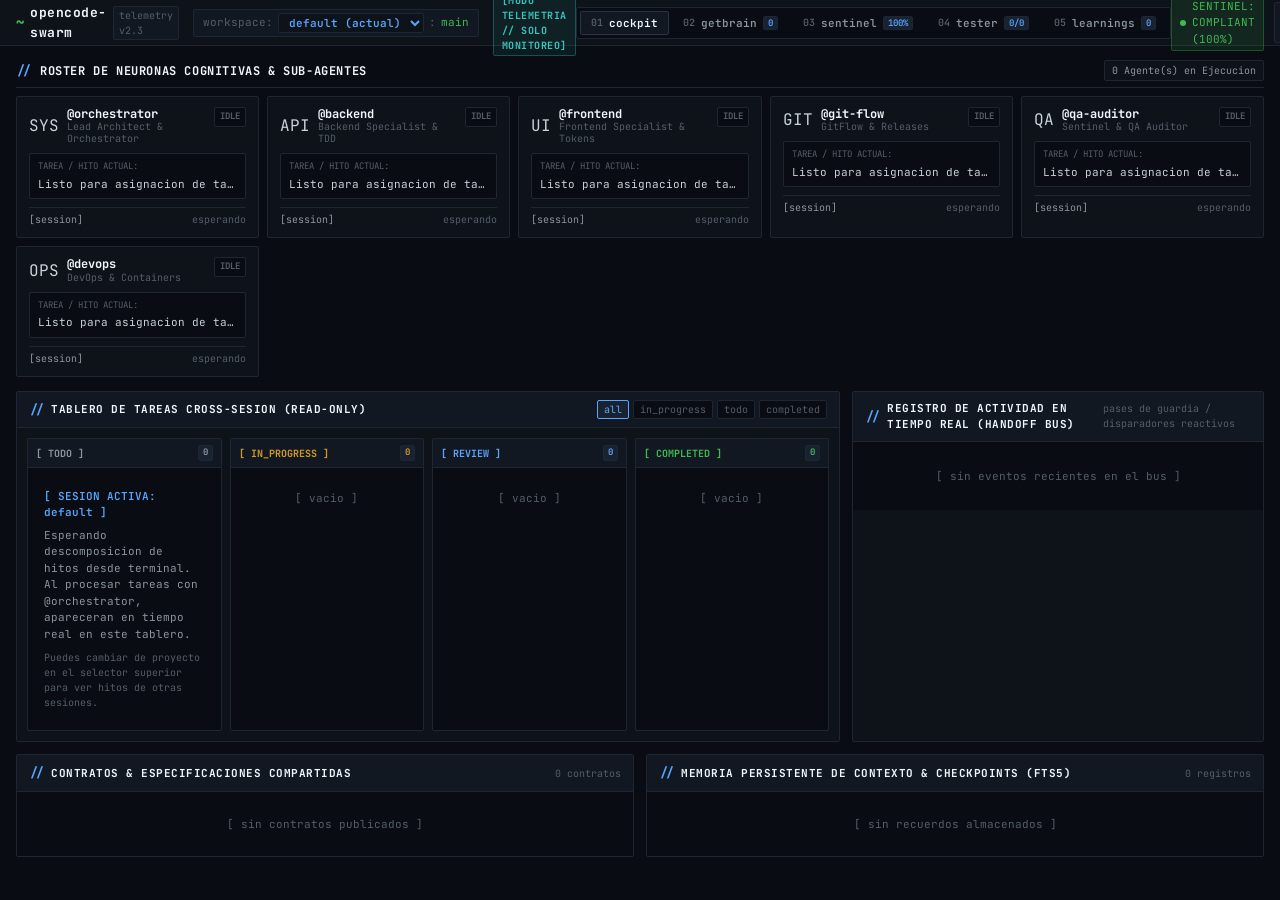
==== commit 612bf253: "fix(web): wire session project query parameters, live telemetry dropdown, and auto-registration" ====
--- a/web/public/index.html
+++ b/web/public/index.html
@@ -22,7 +22,10 @@
 
       <div class="workspace-pill" id="projectPill">
         <span class="ws-prefix">workspace:</span>
-        <span class="ws-name" id="projectName">cargando...</span>
+        <select id="projectSelect" class="project-selector" onchange="onProjectSelect(this.value)" title="Cambiar de proyecto para observar sus metricas">
+          <option value="cargando...">cargando...</option>
+        </select>
+        <span class="ws-name" id="projectName" style="display:none">cargando...</span>
         <span class="ws-colon">:</span>
         <span class="ws-branch" id="projectBranch">main</span>
       </div>
--- a/web/public/style.css
+++ b/web/public/style.css
@@ -151,6 +151,33 @@
 .ws-name {
   color: var(--term-blue);
   font-weight: 600;
+}
+.project-selector {
+  background: var(--bg-surface);
+  color: var(--term-blue);
+  border: 1px solid var(--border);
+  border-radius: var(--radius-xs);
+  font-family: var(--font-mono);
+  font-size: 11px;
+  font-weight: 600;
+  padding: 1px 6px;
+  cursor: pointer;
+  outline: none;
+  max-width: 220px;
+  text-overflow: ellipsis;
+}
+.project-selector:hover {
+  border-color: var(--term-blue);
+}
+.project-selector:focus {
+  border-color: var(--term-blue);
+  box-shadow: 0 0 0 1px rgba(59, 130, 246, 0.3);
+}
+.project-selector option {
+  background: var(--bg-surface);
+  color: var(--text-main);
+  font-family: var(--font-mono);
+  font-size: 12px;
 }
 .ws-colon {
   color: var(--text-dim);
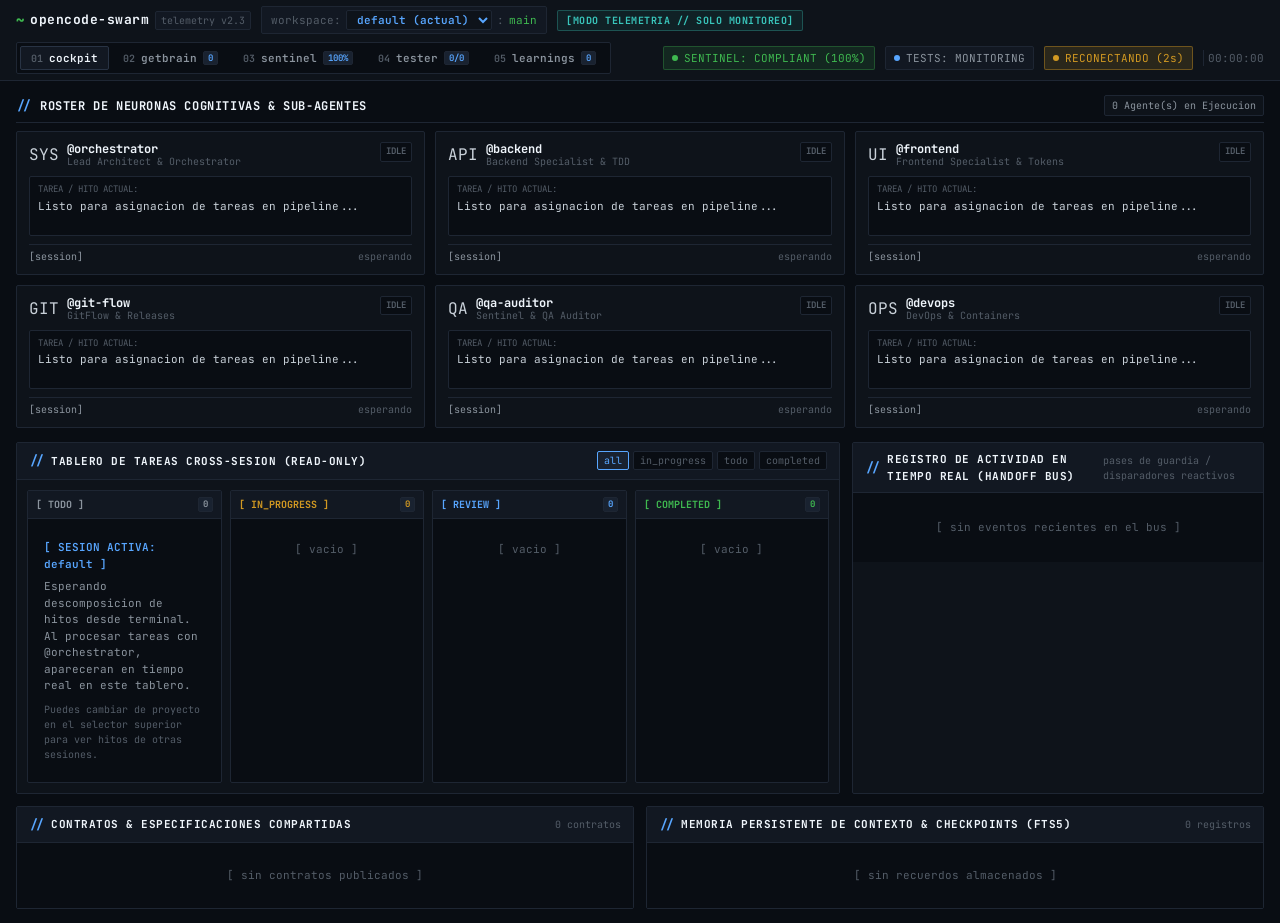
==== commit 0baa3ef8: "fix(web): stabilize getbrain physics simulation and overhaul responsive layout" ====
--- a/web/public/index.html
+++ b/web/public/index.html
@@ -8,7 +8,7 @@
   <link rel="preconnect" href="https://fonts.googleapis.com">
   <link rel="preconnect" href="https://fonts.gstatic.com" crossorigin>
   <link href="https://fonts.googleapis.com/css2?family=Inter:wght@400;500;600;700&family=JetBrains+Mono:wght@400;500;600;700&display=swap" rel="stylesheet">
-  <link rel="stylesheet" href="style.css?v=2.3.0">
+  <link rel="stylesheet" href="style.css?v=2.3.5">
 </head>
 <body class="theme-linux">
   <!-- Minimalist Linux Terminal Top Bar -->
@@ -231,8 +231,15 @@
             </button>
           </div>
 
+          <div class="toolbar-controls">
+            <button class="filter-btn" onclick="zoomBrain(1.2)" title="Acercar (Zoom In)">[+]</button>
+            <button class="filter-btn" onclick="zoomBrain(0.8)" title="Alejar (Zoom Out)">[-]</button>
+            <button class="filter-btn" onclick="fitGraphToView()" title="Centrar y ajustar grafo a la pantalla">[centrar vista]</button>
+            <button class="filter-btn" id="btnToggleSim" onclick="toggleSimPhysics()" title="Pausar o reanudar física">[pausar]</button>
+          </div>
+
           <div class="toolbar-info">
-            <span class="hint-text">arrastrar para inspeccionar · rueda para zoom · clic en nodo para detalles</span>
+            <span class="hint-text">arrastrar · rueda/[+][-] zoom · clic en nodo para inspeccionar</span>
           </div>
         </div>
 
@@ -517,6 +524,6 @@
     </div>
   </div>
 
-  <script src="app.js?v=2.3.0"></script>
+  <script src="app.js?v=2.3.5"></script>
 </body>
 </html>
--- a/web/public/style.css
+++ b/web/public/style.css
@@ -89,23 +89,28 @@
    TOP STATUS BAR (TMUX / POLYBAR / LINUX TERMINAL STYLE)
 ───────────────────────────────────────────────────────────── */
 .app-header {
-  height: 46px;
+  min-height: 48px;
+  height: auto;
   background: var(--bg-surface);
   border-bottom: 1px solid var(--border);
   display: flex;
   align-items: center;
   justify-content: space-between;
-  padding: 0 16px;
+  padding: 6px 16px;
   position: sticky;
   top: 0;
   z-index: 50;
   user-select: none;
+  flex-wrap: wrap;
+  gap: 8px 12px;
 }
 
 .header-left {
   display: flex;
   align-items: center;
-  gap: 14px;
+  gap: 10px;
+  flex-wrap: wrap;
+  min-width: 0;
 }
 
 .brand-block {
@@ -195,6 +200,13 @@
   padding: 3px;
   border: 1px solid var(--border);
   border-radius: var(--radius-xs);
+  overflow-x: auto;
+  max-width: 100%;
+  scrollbar-width: none;
+  -ms-overflow-style: none;
+}
+.nav-tabs::-webkit-scrollbar {
+  display: none;
 }
 .nav-tab {
   display: flex;
@@ -344,8 +356,8 @@
 ───────────────────────────────────────────────────────────── */
 .agents-grid {
   display: grid;
-  grid-template-columns: repeat(auto-fit, minmax(240px, 1fr));
-  gap: 8px;
+  grid-template-columns: repeat(auto-fill, minmax(260px, 1fr));
+  gap: 10px;
 }
 .agent-skeleton {
   grid-column: 1 / -1;
@@ -366,6 +378,7 @@
   gap: 8px;
   transition: var(--transition);
   position: relative;
+  min-width: 0;
 }
 .agent-card:hover {
   border-color: var(--border-active);
@@ -428,6 +441,7 @@
   border: 1px solid var(--border);
   border-radius: var(--radius-xs);
   padding: 6px 8px;
+  min-width: 0;
 }
 .task-label {
   font-size: 9px;
@@ -438,9 +452,14 @@
 .task-text {
   font-size: 11px;
   color: var(--text-main);
-  white-space: nowrap;
+  white-space: normal;
+  display: -webkit-box;
+  -webkit-line-clamp: 2;
+  -webkit-box-orient: vertical;
   overflow: hidden;
-  text-overflow: ellipsis;
+  line-height: 1.35;
+  min-height: 2.7em;
+  word-break: break-word;
 }
 
 .agent-footer {
@@ -765,18 +784,28 @@
 }
 
 .brain-toolbar {
-  height: 40px;
+  min-height: 42px;
+  height: auto;
   background: var(--bg-card);
   border-bottom: 1px solid var(--border);
   display: flex;
   align-items: center;
   justify-content: space-between;
-  padding: 0 12px;
+  padding: 6px 12px;
+  flex-wrap: wrap;
+  gap: 8px;
 }
 .toolbar-group {
   display: flex;
   align-items: center;
   gap: 6px;
+  flex-wrap: wrap;
+}
+.toolbar-controls {
+  display: flex;
+  align-items: center;
+  gap: 5px;
+  flex-wrap: wrap;
 }
 .toolbar-label {
   font-size: 10px;
@@ -814,8 +843,8 @@
 .canvas-container {
   position: relative;
   width: 100%;
-  height: calc(100vh - 120px);
-  min-height: 580px;
+  height: calc(100vh - 130px);
+  min-height: 520px;
   background: var(--bg-base);
   overflow: hidden;
 }
@@ -1118,11 +1147,37 @@
   color: var(--text-dim);
 }
 
-/* Responsive Breakpoints */
+/* ─────────────────────────────────────────────────────────────
+   RESPONSIVE BREAKPOINTS (DESKTOP, TABLET, MOBILE)
+───────────────────────────────────────────────────────────── */
+@media (min-width: 1440px) {
+  .agents-grid {
+    grid-template-columns: repeat(6, 1fr);
+  }
+}
+
+@media (max-width: 1439px) and (min-width: 1080px) {
+  .agents-grid {
+    grid-template-columns: repeat(3, 1fr);
+  }
+}
+
+@media (max-width: 1240px) {
+  .dashboard-split {
+    grid-template-columns: 1fr;
+  }
+}
+
+@media (max-width: 1079px) and (min-width: 680px) {
+  .agents-grid {
+    grid-template-columns: repeat(2, 1fr);
+  }
+  .bottom-split {
+    grid-template-columns: 1fr;
+  }
+}
+
 @media (max-width: 1100px) {
-  .dashboard-split, .bottom-split {
-    grid-template-columns: 1fr;
-  }
   .telemetry-metrics-grid {
     grid-template-columns: repeat(2, 1fr);
   }
@@ -1133,17 +1188,54 @@
 
 @media (max-width: 768px) {
   .app-header {
-    height: auto;
     flex-direction: column;
-    align-items: flex-start;
+    align-items: stretch;
     padding: 8px 12px;
     gap: 8px;
   }
+  .header-left {
+    justify-content: space-between;
+  }
   .header-right {
     flex-wrap: wrap;
+    justify-content: space-between;
+  }
+  .canvas-container {
+    height: calc(100vh - 200px);
+    min-height: 420px;
+  }
+  .brain-legend {
+    flex-wrap: wrap;
+    bottom: 8px;
+    left: 8px;
+    max-width: calc(100% - 16px);
+    gap: 6px;
+    font-size: 9px;
+  }
+  .node-inspector {
+    top: 8px;
+    right: 8px;
+    left: 8px;
+    width: auto;
+    max-width: none;
+  }
+}
+
+@media (max-width: 679px) {
+  .agents-grid {
+    grid-template-columns: 1fr;
   }
   .kanban-columns {
     grid-template-columns: 1fr;
+  }
+  .telemetry-metrics-grid {
+    grid-template-columns: 1fr;
+  }
+  .bottom-split {
+    grid-template-columns: 1fr;
+  }
+  .telemetry-mode-pill {
+    display: none;
   }
 }
 
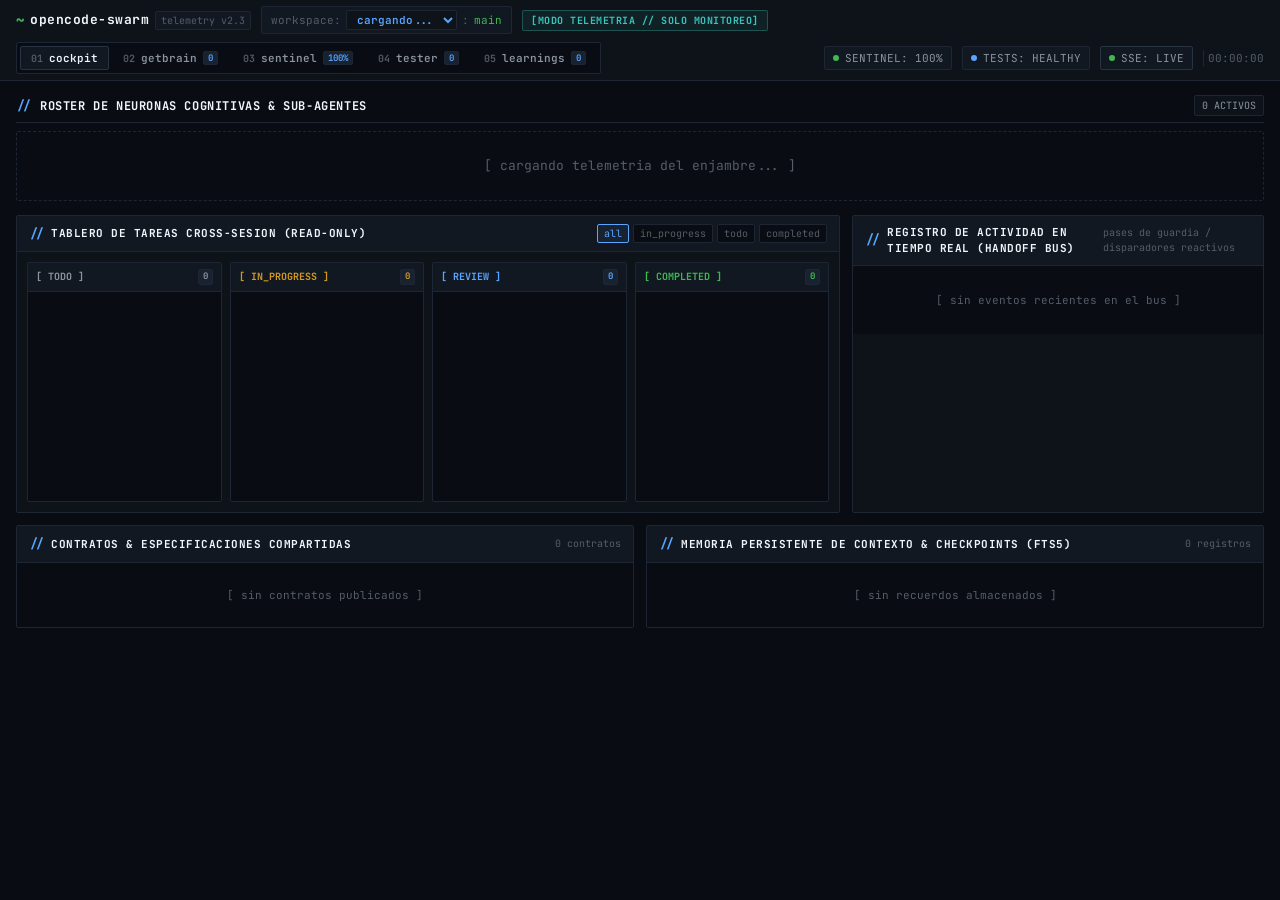
==== commit bb5c166d: "feat(web): deploy orbital constellation architecture, anti-overlap pills, and floating HUD for GetBr" ====
--- a/web/public/index.html
+++ b/web/public/index.html
@@ -8,7 +8,7 @@
   <link rel="preconnect" href="https://fonts.googleapis.com">
   <link rel="preconnect" href="https://fonts.gstatic.com" crossorigin>
   <link href="https://fonts.googleapis.com/css2?family=Inter:wght@400;500;600;700&family=JetBrains+Mono:wght@400;500;600;700&display=swap" rel="stylesheet">
-  <link rel="stylesheet" href="style.css?v=2.3.5">
+  <link rel="stylesheet" href="style.css?v=2.4.0">
 </head>
 <body class="theme-linux">
   <!-- Minimalist Linux Terminal Top Bar -->
@@ -226,25 +226,27 @@
             <button class="filter-btn active" data-type="memory" onclick="toggleFilter('memory')">
               <span class="dot dot-gray"></span> memorias
             </button>
-            <button class="filter-btn active" data-type="module" onclick="toggleFilter('module')">
+            <button class="filter-btn" data-type="module" onclick="toggleFilter('module')">
               <span class="dot dot-dim"></span> modulos
             </button>
           </div>
 
           <div class="toolbar-controls">
+            <input type="text" id="brainSearchInput" class="telemetry-search-input" placeholder="buscar nodo..." oninput="onBrainSearch(this.value)" style="height: 24px; padding: 2px 8px; font-size: 10px; width: 120px;" title="Buscar nodos por nombre, id o categoria">
+            <button class="filter-btn" onclick="resetConstellation()" title="Restaurar diseño orbital perfecto">[constelacion]</button>
             <button class="filter-btn" onclick="zoomBrain(1.2)" title="Acercar (Zoom In)">[+]</button>
             <button class="filter-btn" onclick="zoomBrain(0.8)" title="Alejar (Zoom Out)">[-]</button>
-            <button class="filter-btn" onclick="fitGraphToView()" title="Centrar y ajustar grafo a la pantalla">[centrar vista]</button>
-            <button class="filter-btn" id="btnToggleSim" onclick="toggleSimPhysics()" title="Pausar o reanudar física">[pausar]</button>
+            <button class="filter-btn" onclick="fitGraphToView()" title="Centrar y ajustar grafo a la pantalla">[centrar]</button>
           </div>
 
           <div class="toolbar-info">
-            <span class="hint-text">arrastrar · rueda/[+][-] zoom · clic en nodo para inspeccionar</span>
+            <span class="hint-text">arrastrar · rueda/[+][-] zoom · clic para detalles</span>
           </div>
         </div>
 
         <div class="canvas-container" id="canvasContainer">
           <canvas id="brainCanvas"></canvas>
+          <div class="brain-tooltip" id="brainTooltip" style="display: none;"></div>
           
           <!-- Node Inspector Drawer (Clean Floating Overlay, Hidden by Default) -->
           <aside class="node-inspector" id="nodeInspector" style="display: none;">
@@ -524,6 +526,6 @@
     </div>
   </div>
 
-  <script src="app.js?v=2.3.5"></script>
+  <script src="app.js?v=2.4.0"></script>
 </body>
 </html>
--- a/web/public/style.css
+++ b/web/public/style.css
@@ -856,6 +856,42 @@
 }
 #brainCanvas:active {
   cursor: grabbing;
+}
+
+/* Floating HUD Tooltip for Nodes */
+.brain-tooltip {
+  position: absolute;
+  pointer-events: none;
+  background: rgba(13, 17, 23, 0.95);
+  border: 1px solid var(--border-active);
+  border-radius: var(--radius-xs);
+  padding: 8px 12px;
+  font-family: var(--font-mono);
+  font-size: 11px;
+  color: var(--text-main);
+  box-shadow: 0 8px 24px rgba(0, 0, 0, 0.7);
+  z-index: 55;
+  max-width: 280px;
+  transform: translate(-50%, -125%);
+  transition: opacity 0.12s ease;
+  line-height: 1.4;
+}
+.brain-tooltip .tt-type {
+  font-size: 9px;
+  font-weight: 700;
+  text-transform: uppercase;
+  margin-bottom: 2px;
+}
+.brain-tooltip .tt-title {
+  font-size: 11px;
+  font-weight: 700;
+  color: #fff;
+  margin-bottom: 2px;
+  word-break: break-word;
+}
+.brain-tooltip .tt-meta {
+  font-size: 10px;
+  color: var(--text-dim);
 }
 
 /* Graph Legend Overlay */
